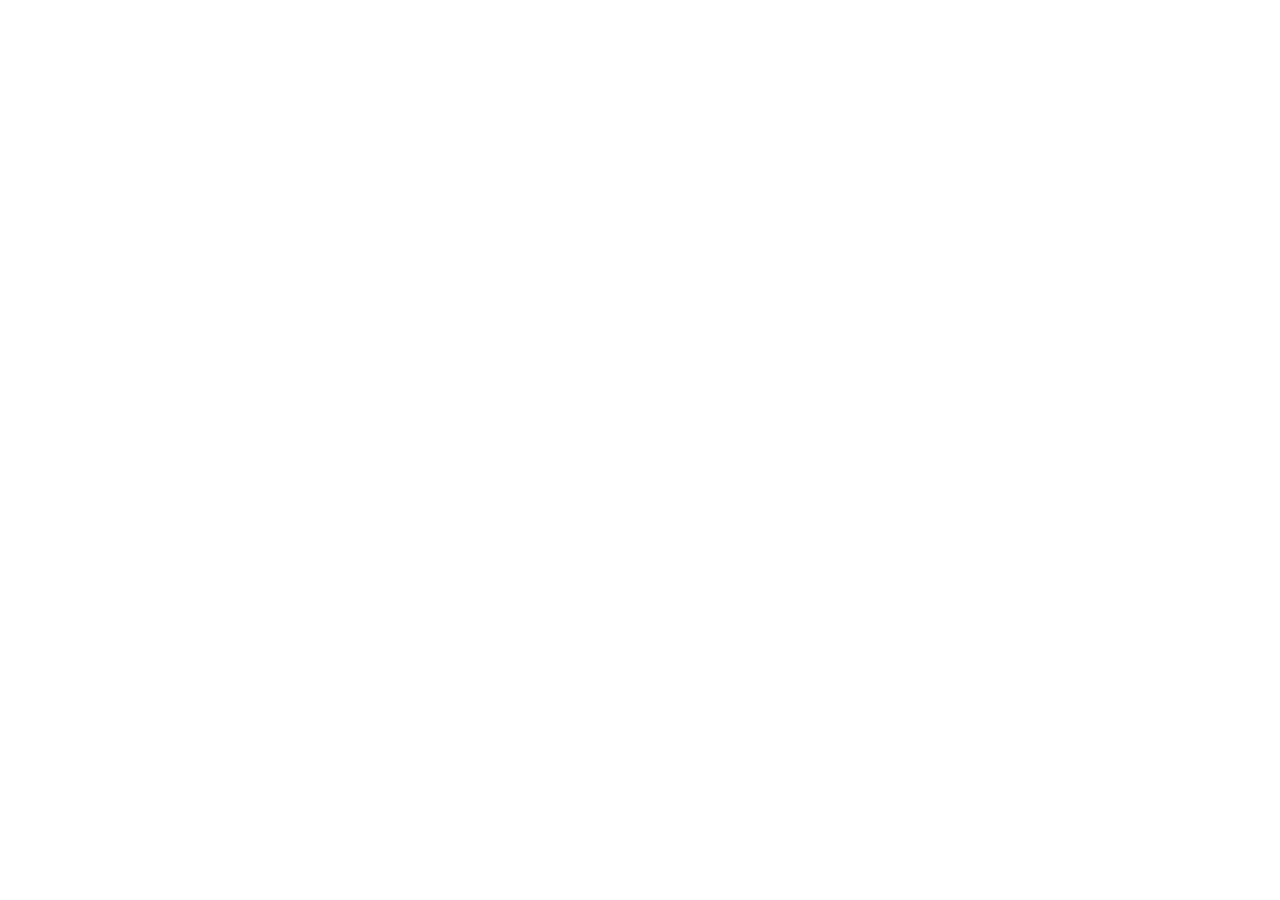
==== index.html @ cc536767 "initial files, no content" ====
<!DOCTYPE html>
<html lang="en">
    <head>
        <meta name="description"
            content="Dr. Justice Erikson is a therapist based in Seattle, Washington.">
        <meta charset="utf-8">
        <meta name="viewport" content="width=device-width, initial-scale=1">
        <link rel="stylesheet" type="text/css" href="/greyFW.css">
        <link rel="stylesheet" type="text/css" href="/style.css">
        <title>Justice Erikson | Seattle, Washington</title>
    </head>
    <body>
        <script type="text/javascript" src="/greyFS.js"></script>
    </body>
</html>
---- greyFW.css ----
/* http://meyerweb.com/eric/tools/css/reset/ 
   v2.0 | 20110126
   License: none (public domain)
*/

html, body, div, span, applet, object, iframe,
h1, h2, h3, h4, h5, h6, p, blockquote, pre,
a, abbr, acronym, address, big, cite, code,
del, dfn, em, img, ins, kbd, q, s, samp,
small, strike, strong, sub, sup, tt, var,
b, u, i, center,
dl, dt, dd, ol, ul, li,
fieldset, form, label, legend,
table, caption, tbody, tfoot, thead, tr, th, td,
article, aside, canvas, details, embed, 
figure, figcaption, footer, header, hgroup, 
menu, nav, output, ruby, section, summary,
time, mark, audio, video {
	margin: 0;
	padding: 0;
	border: 0;
	font-size: 100%;
	font: inherit;
	vertical-align: baseline;
}
/* HTML5 display-role reset for older browsers */
article, aside, details, figcaption, figure, 
footer, header, hgroup, menu, nav, section {
	display: block;
}
body {
	line-height: 1;
}
ol, ul {
	list-style: none;
}
blockquote, q {
	quotes: none;
}
blockquote:before, blockquote:after,
q:before, q:after {
	content: '';
	content: none;
}
table {
	border-collapse: collapse;
	border-spacing: 0;
}




/* Grey Cadence's CSS microframework */
html {
	font-size:1vw;
}

body {
	margin: 0;
	line-height: 1.2;
}

h1, h2, h3, h4, h5, h6 {
	margin: 0;
	line-height: 1;
}

p {
	font-size:1.5rem;
}

.row, .grid-row, .xl-row {
	padding: 1rem;
}

.row {
	display: block;
}

.flex-row, .inset-row {
	display:flex;
}

.grid-row {
	display: grid
}

.column {
	flex:1;
	padding:1rem;
}
.column img {max-width: 100%;}
p + p {margin-top: 1.5rem}

/* MEDIA QUERIES: MOBILE, LARGE SCREEN, AND PRINT */


@media screen and (max-width: 720px) {
	html {font-size: 2vw;	}
	.inset-row, .flex-row {display:block;}
}

@media screen and (min-width: 1400px) {
	html {
		font-size: 12px;
	}
	.row, .flex-row, .grid-row, .inset-row {
		max-width: 1400px;
		margin: 0 auto;
	}
}

@media print {
	*:not(.honest-print) {
		background-color: #ffffff !important;
		color: #000000 !important;
	}
}
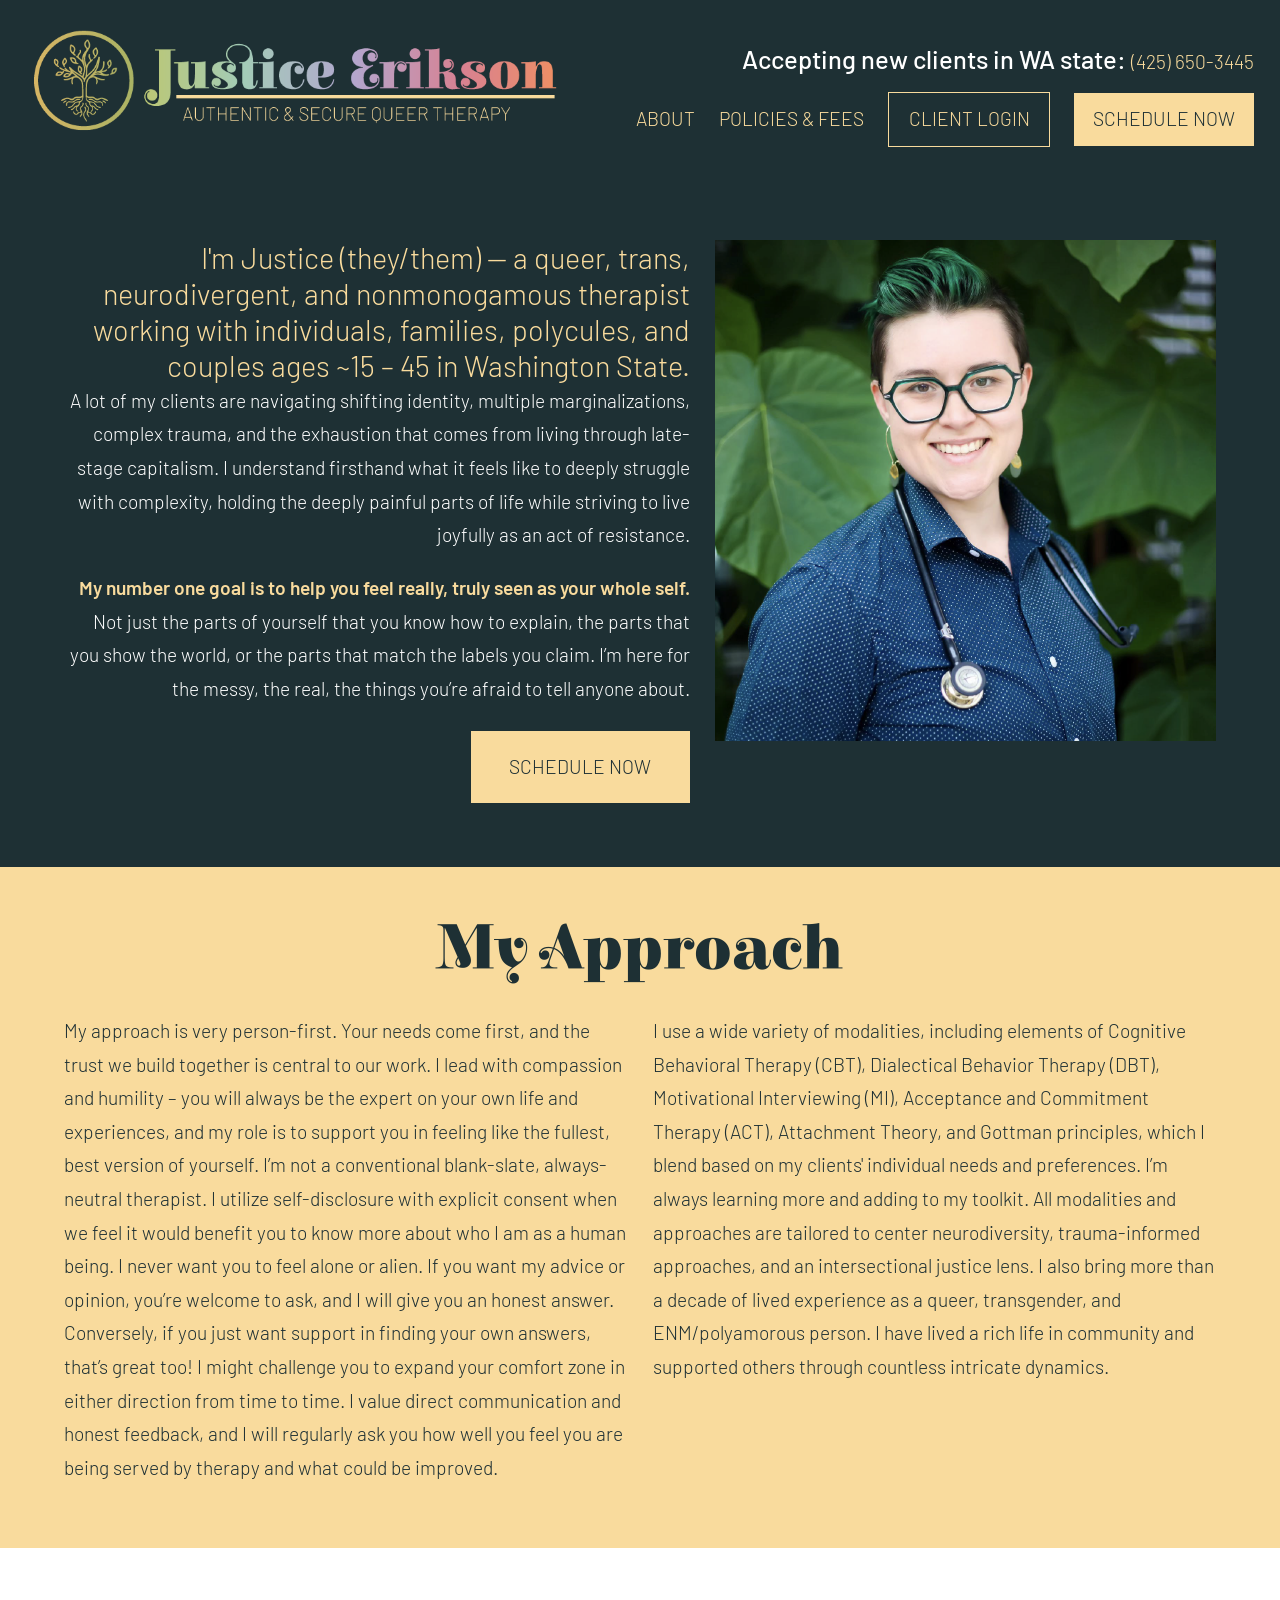
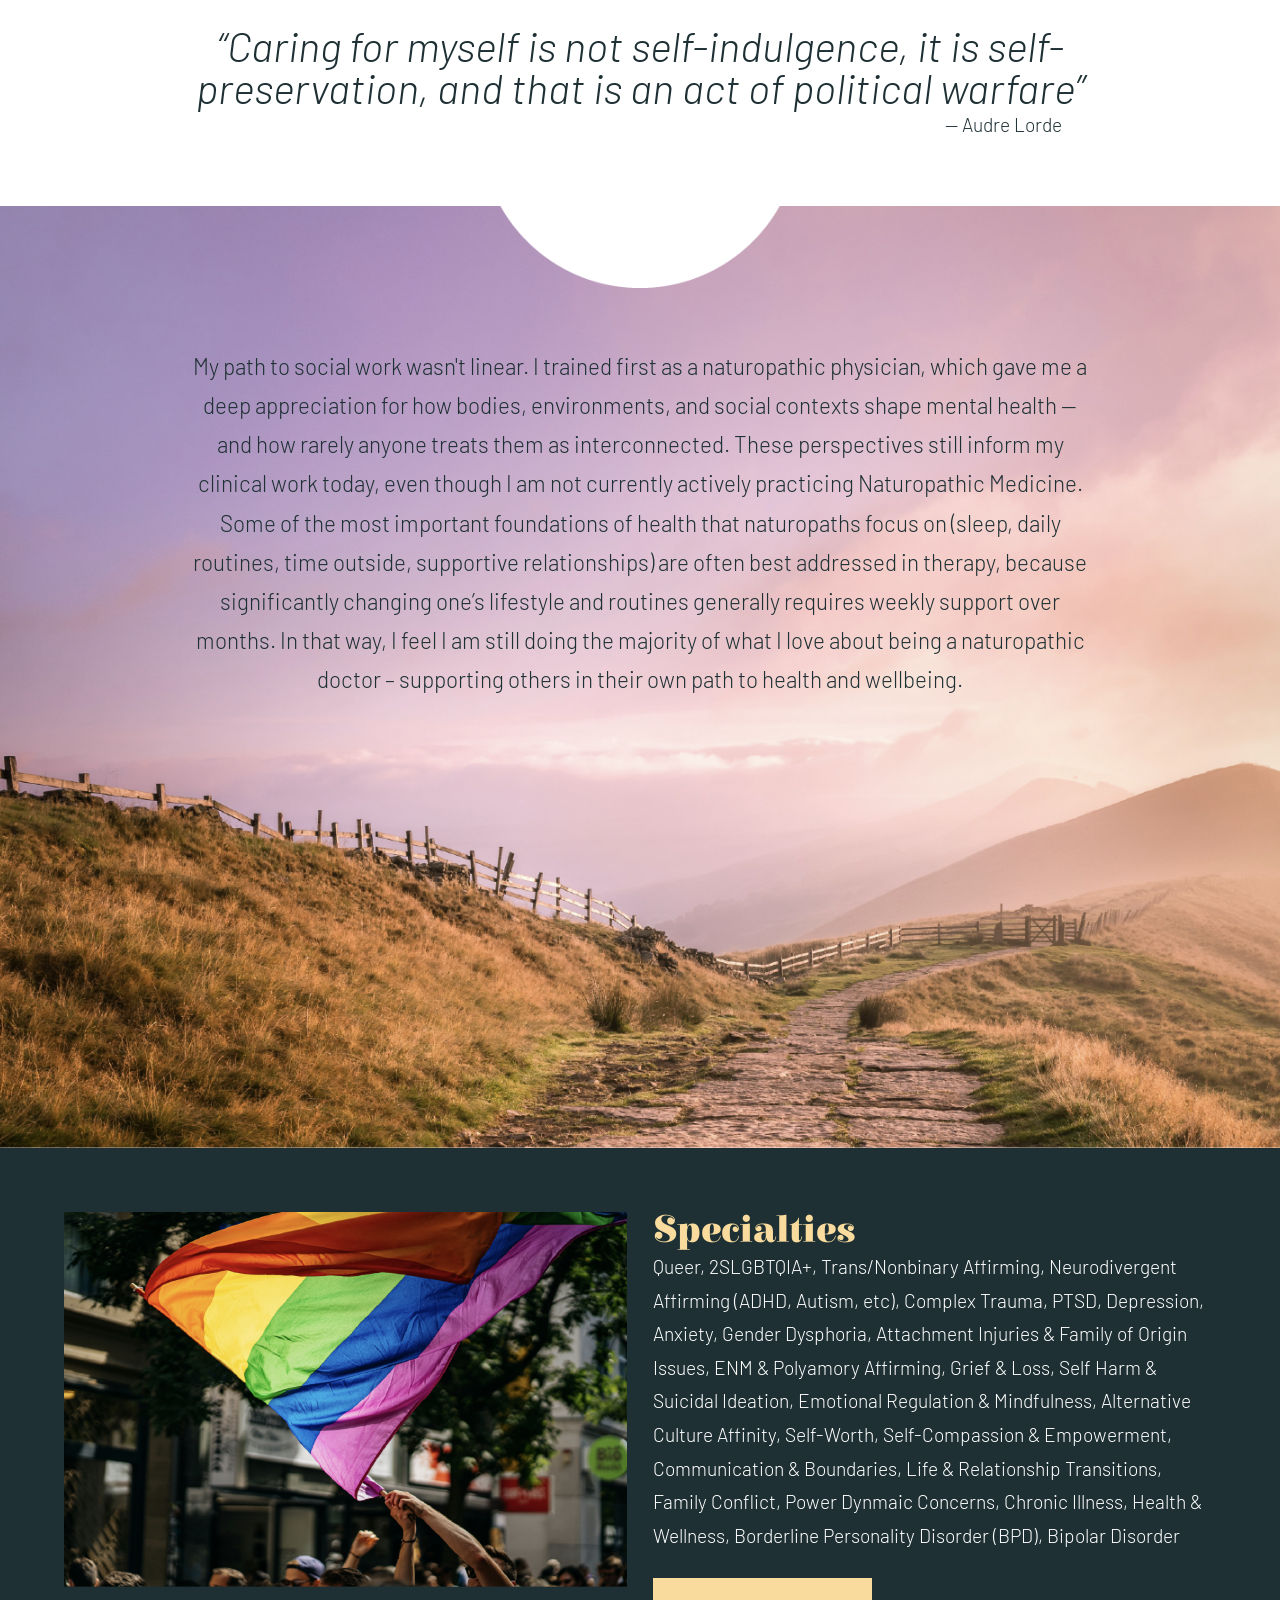
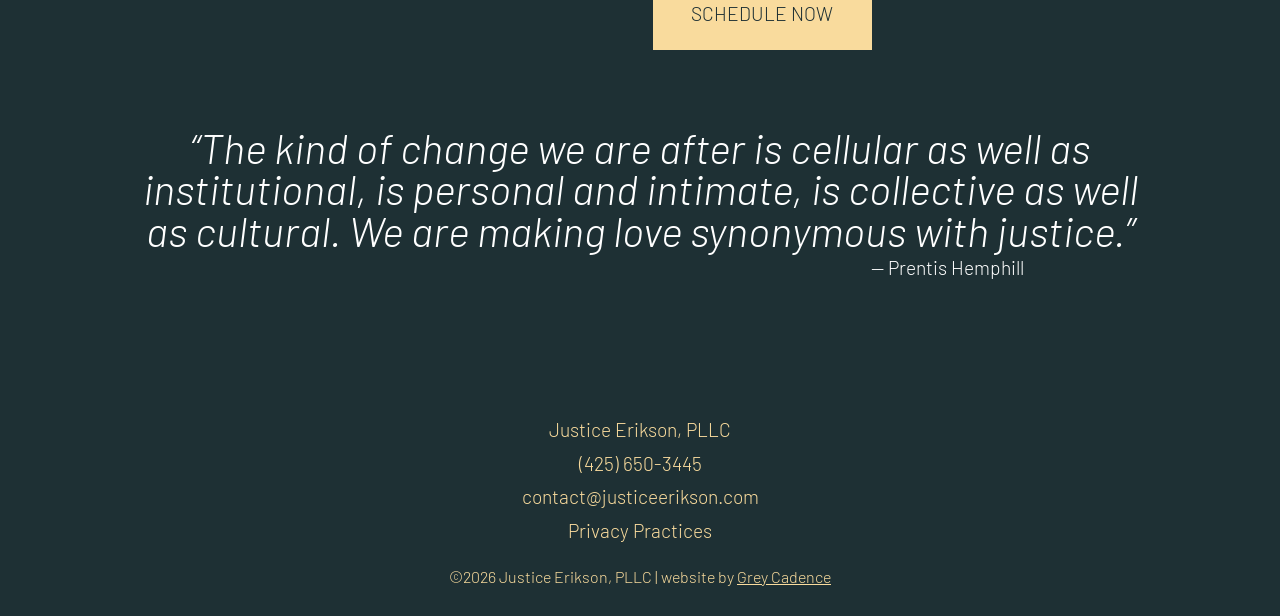
==== commit 40b30ee9: "1.1 launch - hope there are no bugs" ====
--- a/index.html
+++ b/index.html
@@ -7,9 +7,106 @@
         <meta name="viewport" content="width=device-width, initial-scale=1">
         <link rel="stylesheet" type="text/css" href="/greyFW.css">
         <link rel="stylesheet" type="text/css" href="/style.css">
+        <link rel="icon" type="image/png" href="/favicon/favicon-96x96.png" sizes="96x96" />
+        <link rel="icon" type="image/svg+xml" href="/favicon/favicon.svg" />
+        <link rel="shortcut icon" href="/favicon/favicon.ico" />
+        <link rel="apple-touch-icon" sizes="180x180" href="/favicon/apple-touch-icon.png" />
+        <meta name="apple-mobile-web-app-title" content="Justice Erikson" />
+        <link rel="manifest" href="/favicon/site.webmanifest" />
         <title>Justice Erikson | Seattle, Washington</title>
     </head>
     <body>
-        <script type="text/javascript" src="/greyFS.js"></script>
+        <header class="xl-row">
+            <div id="header-grid" class="inset-row">
+                <img id="logo" src="/images/logo.png" alt="logo that says Justice Erikson, authentic and secure queer therapy">
+                <h4 id="call-box">Accepting new clients in WA state: <a href="tel:(425) 650-3445">(425) 650-3445</a></h4>
+                <button id="mobile-nav-button">MENU</button>
+                <nav>
+                    <a href="index.html">About</a>
+                    <a href="policies-and-fees.html">Policies & Fees</a>
+                    <a href="https://justiceerikson.therapystack.com" target="_blank" class="yellow-ghost-button">Client Login</a>
+                    <a href="https://justiceerikson.therapystack.com" target="_blank" class="yellow-button">Schedule Now</a>
+                </nav>
+            </div>
+            <div id="mobile-nav-menu" style="display: none;">
+                <div>
+                    <a href="index.html">About</a>
+                    <a href="policies-and-fees.html">Policies & Fees</a>
+                    <a href="https://justiceerikson.therapystack.com" target="_blank" class="yellow-ghost-button">Client Login</a>
+                    <a href="https://justiceerikson.therapystack.com" target="_blank" class="yellow-button">Schedule Now</a>
+                </div>
+            </div>
+        </header>
+        <div class="xl-row teal-section"> 
+            <div class="flex-row" id="hero-row">
+                <div class="column">
+                    <h3 style="font-size: 2.25rem;">I'm Justice (they/them) — a queer, trans, neurodivergent, and nonmonogamous therapist working with individuals, families, polycules, and couples ages ~15 – 45 in Washington State.</h3>
+                    <p> A lot of my clients are navigating shifting identity, multiple marginalizations, complex trauma, and the exhaustion that comes from living through late-stage capitalism. I understand firsthand what it feels like to deeply struggle with complexity, holding the deeply painful parts of life while striving to live joyfully as an act of resistance.</p>
+                    <p><b>My number one goal is to help you feel really, truly seen as your whole self.</b> Not just the parts of yourself that you know how to explain, the parts that you show the world, or the parts that match the labels you claim. I’m here for the messy, the real, the things you’re afraid to tell anyone about.</p>
+                    <a class="yellow-button" href="https://justiceerikson.therapystack.com" target="_blank">Schedule Now</a>
+                </div>
+                <div class="column">
+                    <img src="/images/justice-erikson-portrait.png" alt="Portrait photo of Justice Erikson smiling in front of a wall of plants">
+                </div>
+            </div>
+        </div>
+        <div class="xl-row yellow-section">
+            <div class="block-row">
+                <h1>My Approach</h1>
+            </div>
+            <div class="flex-row">
+                <div class="column">
+                    <p>My approach is very person-first. Your needs come first, and the trust we build together is central to our work. I lead with compassion and humility – you will always be the expert on your own life and experiences, and my role is to support you in feeling like the fullest, best version of yourself. I’m not a conventional blank-slate, always-neutral therapist. I utilize self-disclosure with explicit consent when we feel it would benefit you to know more about who I am as a human being. I never want you to feel alone or alien. If you want my advice or opinion, you’re welcome to ask, and I will give you an honest answer. Conversely, if you just want support in finding your own answers, that’s great too! I might challenge you to expand your comfort zone in either direction from time to time. I value direct communication and honest feedback, and I will regularly ask you how well you feel you are being served by therapy and what could be improved.</p>
+                </div>
+                <div class="column">
+                    <p>I use a wide variety of modalities, including elements of Cognitive Behavioral Therapy (CBT), Dialectical Behavior Therapy (DBT), Motivational Interviewing (MI), Acceptance and Commitment Therapy (ACT), Attachment Theory, and Gottman principles, which I blend based on my clients' individual needs and preferences. I’m always learning more and adding to my toolkit. All modalities and approaches are tailored to center neurodiversity, trauma-informed approaches, and an intersectional justice lens. I also bring more than a decade of lived experience as a queer, transgender, and ENM/polyamorous person. I have lived a rich life in community and supported others through countless intricate dynamics.</p>
+                </div>
+            </div>
+        </div>
+        <div class="row">
+            <div class="column">
+                <h2 class="quote">“Caring for myself is not self-indulgence, it is self-preservation, and that is an act of political warfare” </h2>
+                <p class="quote-credit">— Audre Lorde</p>
+            </div>
+        </div>
+        <div class="xl-row" id="path-section">
+            <div class="column">
+                <p>My path to social work wasn't linear. I trained first as a naturopathic physician, which gave me a deep appreciation for how bodies, environments, and social contexts shape mental health — and how rarely anyone treats them as interconnected. These perspectives still inform my clinical work today, even though I am not currently actively practicing Naturopathic Medicine. Some of the most important foundations of health that naturopaths focus on (sleep, daily routines, time outside, supportive relationships) are often best addressed in therapy, because significantly changing one’s lifestyle and routines generally requires weekly support over months. In that way, I feel I am still doing the majority of what I love about being a naturopathic doctor – supporting others in their own path to health and wellbeing.</p>
+            </div>
+        </div>
+        <div class="xl-row teal-section">
+            <div class="inset-row" id="specialties">
+                <div class="column">
+                    <img src="/images/pride-flag.png" alt="photo of a pride flag being waved over a crowd of people on the street">
+                </div>
+                <div class="column">
+                    <h5>Specialties</h5>
+                    <p>Queer, 2SLGBTQIA+, Trans/Nonbinary Affirming, Neurodivergent Affirming (ADHD, Autism, etc), Complex Trauma, PTSD, Depression, Anxiety, Gender Dysphoria, Attachment Injuries & Family of Origin Issues, ENM & Polyamory Affirming, Grief & Loss, Self Harm & Suicidal Ideation, Emotional Regulation & Mindfulness, Alternative Culture Affinity, Self-Worth, Self-Compassion & Empowerment, Communication & Boundaries, Life & Relationship Transitions, Family Conflict, Power Dynmaic Concerns, Chronic Illness, Health & Wellness, Borderline Personality Disorder (BPD), Bipolar Disorder</p>
+                    <a class="yellow-button" href="https://justiceerikson.therapystack.com" target="_blank">Schedule Now</a>
+                </div>
+            </div>
+            <div class="inset-row">
+                <div class="column">
+                    <h2 class="quote">“The kind of change we are after is cellular as well as institutional, is personal and intimate, is collective as well as cultural. We are making love synonymous with justice.”</h2>
+                    <p class="quote-credit">— Prentis Hemphill</p> 
+                </div> 
+            </div>
+        </div>
+        <footer>
+            <div class="row">
+                <div class="column">
+                    <p>Justice Erikson, PLLC</p>
+                    <a href="tel:(425) 650-3445">(425) 650-3445</a><br>
+                    <a href="mailto:contact@justiceerikson.com">contact@justiceerikson.com</a><br>
+                    <a href="/Justice Erikson PLLC Privacy Practices 2026.pdf" target="_blank">Privacy Practices</a>
+                    <br><br>
+                    <p class="copyright">©2026 Justice Erikson, PLLC | website by <a href="https://greycadence.com" target="_blank">Grey Cadence</a></p>
+                </div>
+            </div>
+        </footer>
+        <script type="text/javascript" src="/greyFW.js"></script>
+        <script>
+            displayToggle('mobile-nav-button', 'mobile-nav-menu')
+        </script>
     </body>
 </html>
--- a/greyFW.css
+++ b/greyFW.css
@@ -102,7 +102,7 @@
 
 @media screen and (min-width: 1400px) {
 	html {
-		font-size: 12px;
+		font-size: 14px;
 	}
 	.row, .flex-row, .grid-row, .inset-row {
 		max-width: 1400px;
--- a/style.css
+++ b/style.css
@@ -0,0 +1,319 @@
+:root {
+    --yellow: #f9db9d;
+    --teal: #1e3034;
+}
+html {
+    color: var(--teal);
+}
+@font-face {
+    font-family: Elsie;
+    src: url(/fonts/ElsieSwashCaps-Black.ttf);
+}
+@font-face {
+    font-family: Barlow;
+    src: url(/fonts/Barlow-Light.ttf);
+    font-style: normal;
+    font-weight: 200;
+}
+@font-face {
+    font-family: Barlow;
+    src: url(/fonts/Barlow-LightItalic.ttf);
+    font-style: italic;
+    font-weight: 200;
+}
+@font-face {
+    font-family: Barlow;
+    src: url(/fonts/Barlow-Medium.ttf);
+    font-style: normal;
+    font-weight: 500;
+}
+@font-face {
+    font-family: Barlow;
+    src: url(/fonts/Barlow-MediumItalic.ttf);
+    font-style: italic;
+    font-weight: 500;
+}
+@font-face {
+    font-family: Barlow;
+    src: url(/fonts/Barlow-SemiBold.ttf);
+    font-style: normal;
+    font-weight: 700;
+}
+@font-face {
+    font-family: Barlow;
+    src: url(/fonts/Barlow-SemiBoldItalic.ttf);
+    font-style: italic;
+    font-weight: 700;
+}
+h1 {
+    font-size: 5rem;
+    font-family: Elsie;
+    color: var(--teal);
+    text-align: center;
+    padding-bottom: 1.5rem;
+}
+h2 {
+    font-family: Barlow;
+    font-size: 3.25rem;
+    font-weight: 200;
+    font-style: italic;
+    color: var(--teal);
+    text-align: center;
+}
+h3 {
+    font-family: Barlow;
+    font-size: 2.75rem;
+    font-weight: 200;
+    color: var(--teal);
+    line-height: 1.25;
+    text-transform: uppercase;
+}
+h4 {
+    font-family: Barlow;
+    font-size: 2rem;
+    font-weight: 500;
+    padding-top: 1.5rem;
+    padding-bottom: .75rem;
+}
+h5 {
+    font-family: Elsie;
+    font-size: 3rem;
+}
+li {list-style-type: disc;}
+p, a, input, select, label, button, ::placeholder, li {
+    font-family: Barlow;
+    font-size: 1.5rem;
+    color: var(--teal);
+    font-weight: 200;
+    line-height: 1.75;
+}
+a, button {
+    transition-property: filter;
+    transition-duration: .3s;
+    text-decoration: none;
+}
+a:hover, button:hover {
+    filter: opacity(60%);;
+}
+.xl-row {padding: 4rem;}
+img {max-width: 100vw;}
+
+/* Utilities */
+.yellow-button {
+    color: var(--teal);
+    background-color: var(--yellow);
+    padding: 1.5rem 3rem;
+    text-transform: uppercase;
+}
+.yellow-ghost-button {
+    border: .125rem solid var(--yellow);
+    padding: .75rem 1.5rem;
+    text-transform: uppercase;
+}
+.teal-section {
+    background-color: var(--teal);
+}
+.teal-section p, .teal-section h3, .teal-section h4, .teal-section li {
+    color: white;
+}
+.teal-section  b {
+    color: var(--yellow);
+    font-weight: 700;
+}
+.yellow-section {
+    background-color: var(--yellow);
+}
+.yellow-block {
+    background-color: var(--yellow);
+    padding: 2rem;
+    margin: 2rem;
+}
+.yellow-block p {
+    color: var(--teal);
+    font-size: 1.75rem;
+}
+.quote {
+    padding-top: 4rem;
+    max-width: 80rem;
+    margin: auto;
+}
+.quote-credit {
+    text-align: right;
+    padding-bottom: 3rem;
+    margin-right: 15rem;
+}
+.teal-section .quote {color: white;}
+.teal-section h5 {color: var(--yellow)}
+/* Header styling */
+
+header {
+    background-color: var(--teal);
+}
+#header-grid {
+    display: grid;
+    grid-template-columns: auto auto;
+    grid-template-rows: repeat(2, 1fr);
+    padding: 2rem;
+}
+header {padding: 0 !important;}
+#logo { 
+    grid-area: 1 / 1 / 3 / 2;
+    width: 42rem;
+}
+#call-box {
+    grid-area: 1 / 2 / 2 / 3; 
+    color: white;
+    text-align: right;
+}
+#mobile-nav-button {display: none;}
+nav { 
+    grid-area: 2 / 2 / 3 / 3;
+    display: flex;
+    flex-wrap: nowrap;
+    justify-content: space-between;
+    align-items: center;
+}
+header a {
+    color: var(--yellow);
+    text-transform: uppercase;
+}
+header .yellow-button {padding: .75rem 1.5rem;}
+.text-row {
+    max-width: 60rem;
+    margin: auto;
+    padding: 2rem;
+}
+.text-row h3 {
+    text-align: center;
+    font-weight: 500;
+    text-transform: none;
+}
+
+/* Footer Styling */
+footer {
+    background-color: var(--teal);
+    text-align: center;
+}
+footer a, footer p {
+    color: var(--yellow) !important;
+}
+.copyright, .copyright a {font-size: 1.25rem;}
+.copyright a {text-decoration: underline;}
+
+/* Homepage styling */
+#hero-row .column:first-of-type {
+    text-align: right;
+    display: flex;
+    flex-direction: column;
+    align-items: flex-end;
+    justify-content: space-evenly;
+    flex-grow: 1.25;
+}
+#hero-row h3 {
+    color: var(--yellow);
+    text-transform: none;
+}
+#hero-row p:last-of-type {padding-bottom:2rem;}
+#path-section {
+    background-image: url(/images/path-background.png);
+    background-size: cover;
+    background-repeat: no-repeat;
+    background-position: center top;
+}
+#path-section p {
+    text-align: center;
+    max-width: 70rem;
+    padding: 6rem 0 30rem 0;
+    margin: auto;
+    font-size: 1.75rem;
+}
+#specialties .column:last-of-type {
+    display: flex;
+    flex-direction: column;
+    align-items: flex-start;
+    justify-content: space-evenly;
+}
+#specialties p {
+    padding-bottom: 2rem;
+}
+
+/* Policies & Fees styling */
+#insurance {align-items: center;}
+#questions {
+    color: var(--yellow);
+    text-transform: none;
+    font-weight: 500;
+}
+#sliding-scale {
+    display: grid;
+    grid-template-columns: 1fr .25fr 1.75fr;
+    grid-template-rows: 1fr .125rem 1fr .125rem 1fr;
+    grid-column-gap: 2rem;
+    grid-row-gap: 1rem;
+        align-items: center;
+}
+#sliding-scale p {margin-top:0}
+.title, .price {
+    font-size: 2rem;
+    font-weight: 500;
+    line-height: 1.25;
+}
+.desc {font-size: 1.25rem;}
+.supporter .title { grid-area: 1 / 1 / 2 / 2; }
+.supporter .price { grid-area: 1 / 2 / 2 / 3; }
+.supporter .desc { grid-area: 1 / 3 / 2 / 4; }
+.divider-1 {grid-area: 2 / 1 / 3 / 4;}
+.sustainer .title { grid-area: 3 / 1 / 4 / 2; }
+.sustainer .price { grid-area: 3 / 2 / 4 / 3; }
+.sustainer .desc { grid-area: 3 / 3 / 4 / 4; }
+.divider-2 {grid-area: 4 / 1 / 5 / 4;}
+.sponsored .title { grid-area: 5 / 1 / 6 / 2; }
+.sponsored .price { grid-area: 5 / 2 / 6 / 3; }
+.sponsored .desc { grid-area: 5 / 3 / 6 / 4; }
+
+.divider-1, .divider-2 {border-bottom: solid .125rem var(--teal);}
+
+/* Mobile Styling */
+@media screen and (max-width: 720px) {
+    p {font-size: 2rem;}
+    #header-grid {
+        display: grid;
+        grid-template-columns: auto;
+        grid-template-rows: repeat(3, auto);
+        justify-content: center;
+        align-items: center;
+        grid-row-gap: 2rem;
+    }
+    #call-box {
+        grid-area: 1 / 1 / 2 / 2;
+        text-align: center;
+}
+    #logo {grid-area: 2 / 1 / 3 / 2;}
+    #mobile-nav-button {
+        display: block;
+        grid-area: 3 / 1 / 4 / 2;
+        background-color: var(--yellow);
+    }
+    nav {display: none;}
+    #mobile-nav-menu > div {
+        display: flex;
+        flex-direction: column;
+        align-items: center;
+    }
+    #mobile-nav-menu > div > * {margin: 1rem;}
+    header + .xl-row {padding-top: 0;}
+    #hero-row {
+        display: flex;
+        flex-direction: column-reverse;
+    }
+    #hero-row .column:first-of-type {
+        align-items: center;
+        text-align: left;
+    }
+    #specialties .column:last-of-type {
+        align-items: center;
+    }
+    #specialties h5 {padding-bottom: 2rem;}
+    .yellow-block {margin: 0;}
+    .desc {font-size: 1.75rem;}
+}
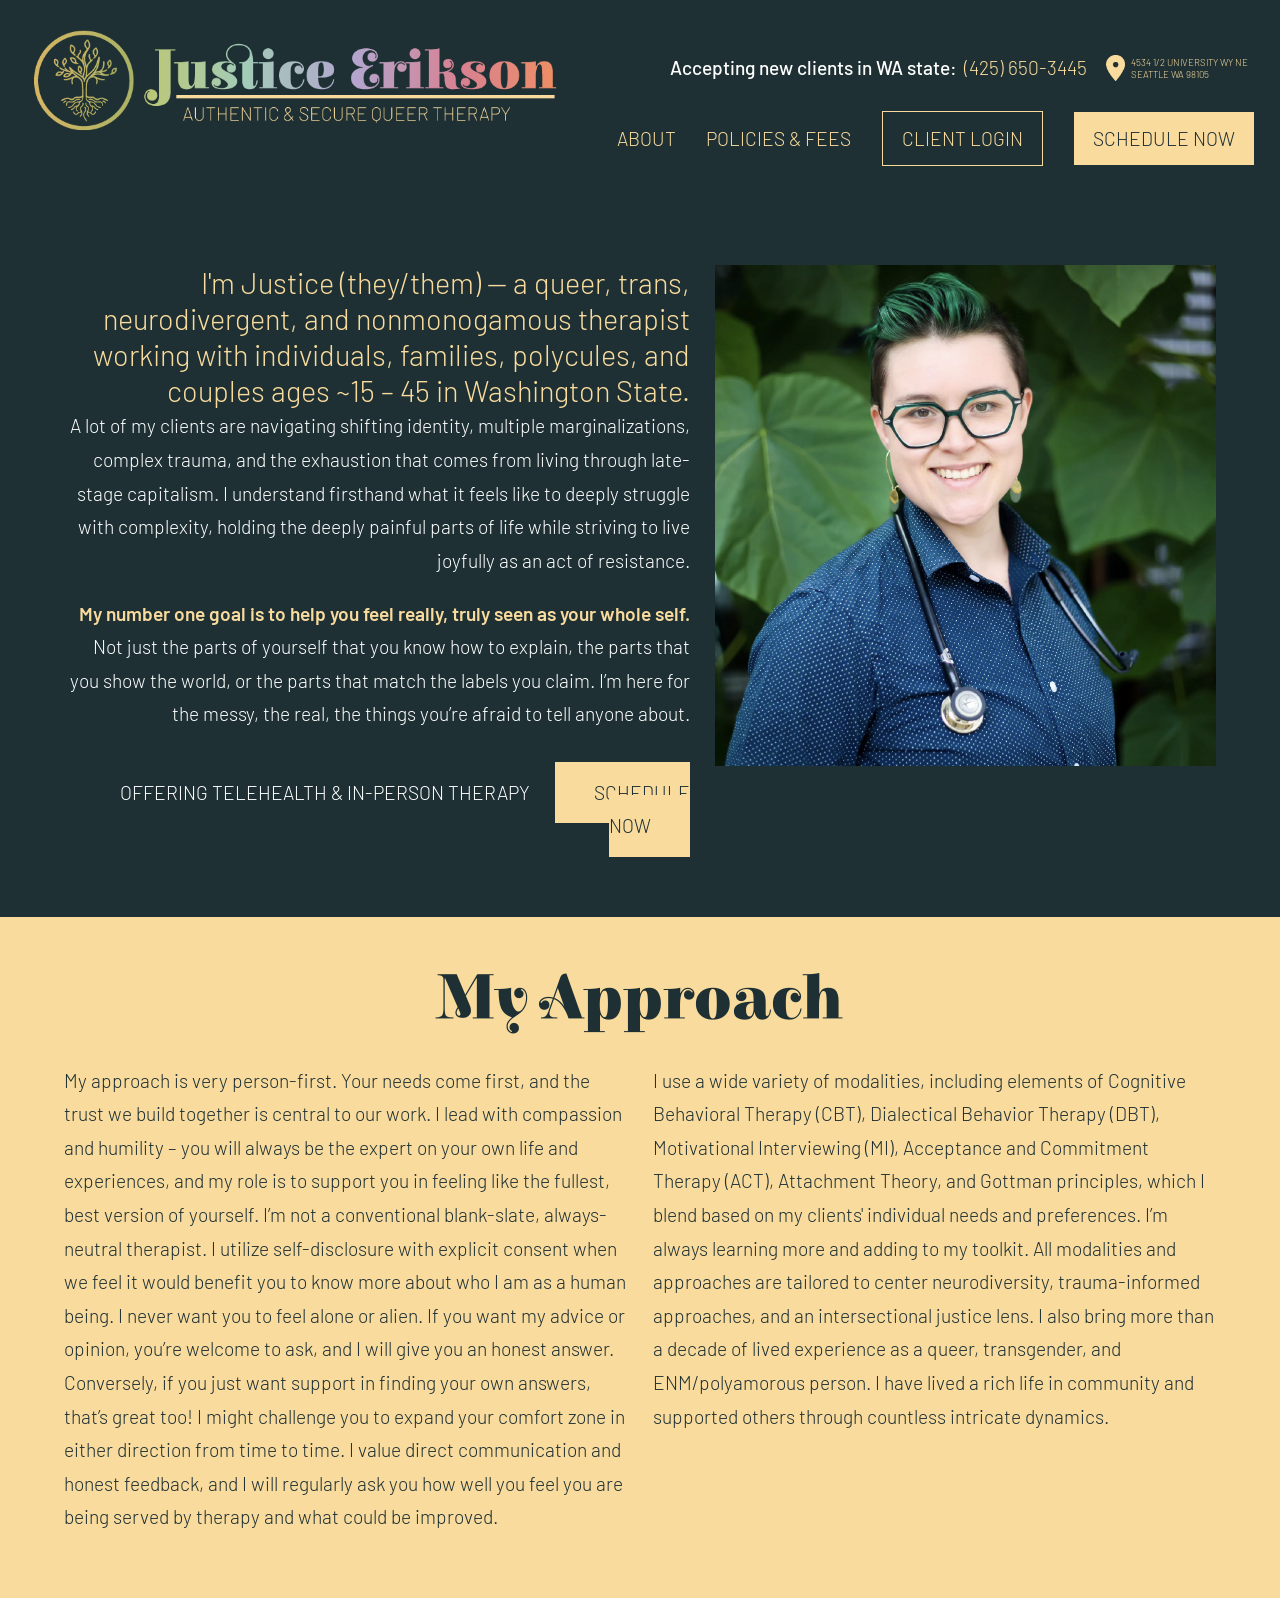
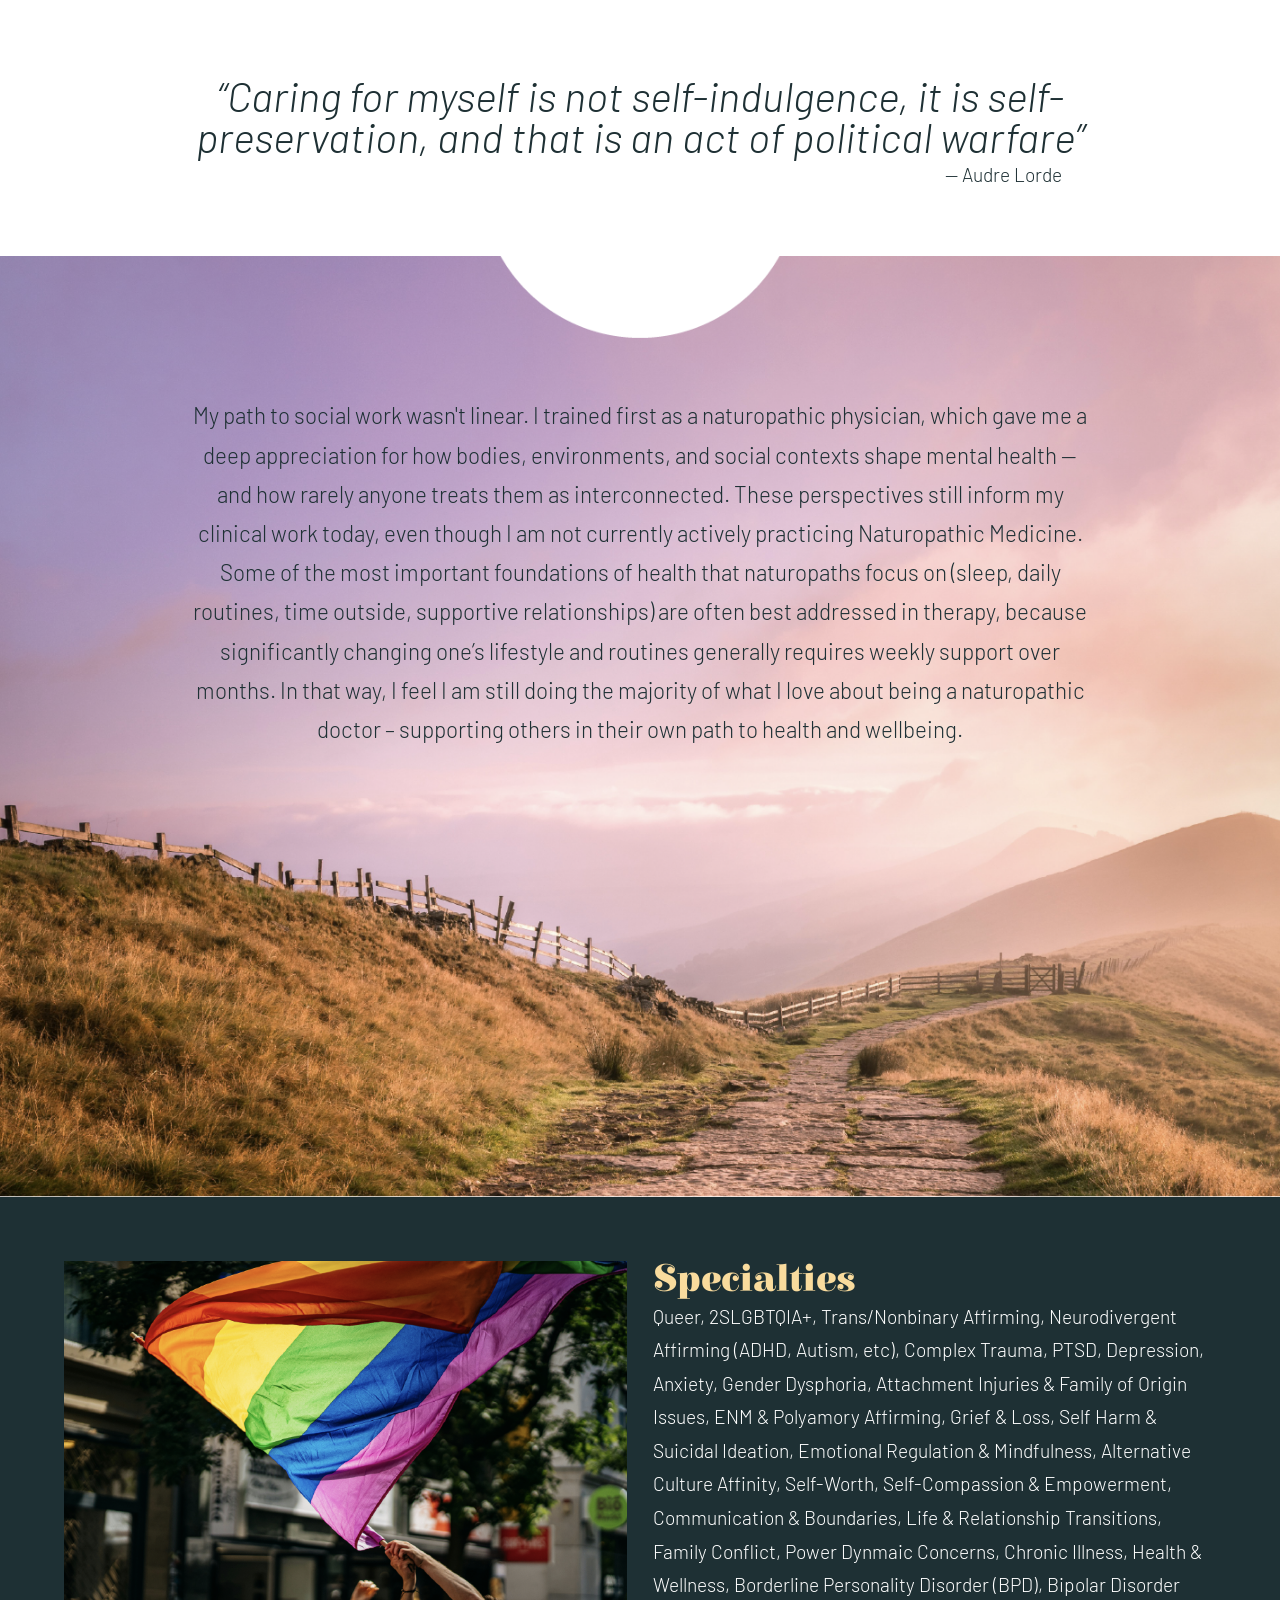
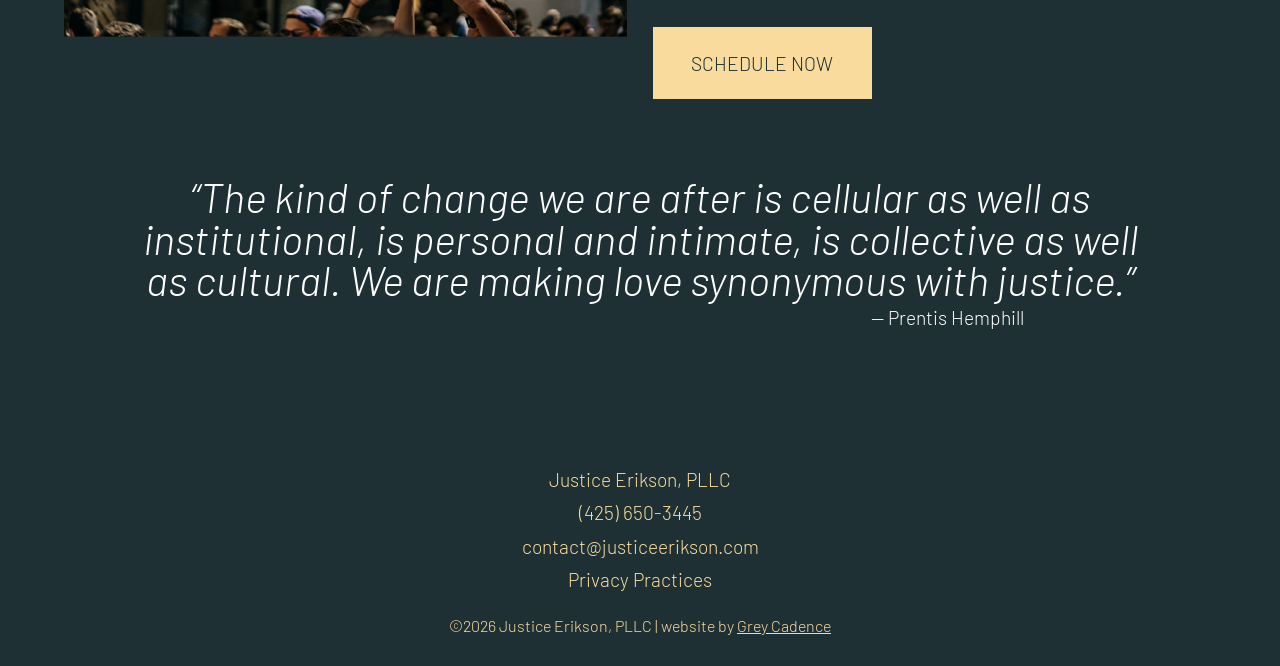
==== commit 285ae60d: "added physical address & in-person changes" ====
--- a/index.html
+++ b/index.html
@@ -13,13 +13,13 @@
         <link rel="apple-touch-icon" sizes="180x180" href="/favicon/apple-touch-icon.png" />
         <meta name="apple-mobile-web-app-title" content="Justice Erikson" />
         <link rel="manifest" href="/favicon/site.webmanifest" />
-        <title>Justice Erikson | Seattle, Washington</title>
+        <title>Justice Erikson, Therapist | Telehealth - Washington</title>
     </head>
     <body>
         <header class="xl-row">
             <div id="header-grid" class="inset-row">
                 <img id="logo" src="/images/logo.png" alt="logo that says Justice Erikson, authentic and secure queer therapy">
-                <h4 id="call-box">Accepting new clients in WA state: <a href="tel:(425) 650-3445">(425) 650-3445</a></h4>
+                 <h4 id="call-box">Accepting new clients in WA state: <a href="tel:(425) 650-3445">(425) 650-3445</a><img src="/images/map-pin.png"><a href="https://maps.app.goo.gl/5r2TuRV9656es26G8" target="_blank" id="address">4534 1/2 University Wy NE<br>Seattle WA 98105</a></h4>
                 <button id="mobile-nav-button">MENU</button>
                 <nav>
                     <a href="index.html">About</a>
@@ -43,7 +43,7 @@
                     <h3 style="font-size: 2.25rem;">I'm Justice (they/them) — a queer, trans, neurodivergent, and nonmonogamous therapist working with individuals, families, polycules, and couples ages ~15 – 45 in Washington State.</h3>
                     <p> A lot of my clients are navigating shifting identity, multiple marginalizations, complex trauma, and the exhaustion that comes from living through late-stage capitalism. I understand firsthand what it feels like to deeply struggle with complexity, holding the deeply painful parts of life while striving to live joyfully as an act of resistance.</p>
                     <p><b>My number one goal is to help you feel really, truly seen as your whole self.</b> Not just the parts of yourself that you know how to explain, the parts that you show the world, or the parts that match the labels you claim. I’m here for the messy, the real, the things you’re afraid to tell anyone about.</p>
-                    <a class="yellow-button" href="https://justiceerikson.therapystack.com" target="_blank">Schedule Now</a>
+                    <h4><span id="pre-button">Offering Telehealth & In-Person Therapy</span><a class="yellow-button" href="https://justiceerikson.therapystack.com" target="_blank">Schedule Now</a></h4>
                 </div>
                 <div class="column">
                     <img src="/images/justice-erikson-portrait.png" alt="Portrait photo of Justice Erikson smiling in front of a wall of plants">
--- a/style.css
+++ b/style.css
@@ -161,9 +161,24 @@
     width: 42rem;
 }
 #call-box {
-    grid-area: 1 / 2 / 2 / 3; 
+    grid-area: 1 / 2 / 2 / 3;
     color: white;
     text-align: right;
+    font-size: 1.5rem;
+    align-items: center;
+    display: flex;
+    flex-direction: row;
+    justify-content: flex-end;
+}
+#address {
+    font-size: .75rem;
+    line-height: 1.25;
+    text-align: left;
+}
+#call-box a {padding: .5rem;}
+#call-box img {
+    padding-left: 1rem;
+    height:2rem;
 }
 #mobile-nav-button {display: none;}
 nav { 
@@ -214,6 +229,12 @@
     text-transform: none;
 }
 #hero-row p:last-of-type {padding-bottom:2rem;}
+#pre-button {
+    text-transform: uppercase;
+    padding-right: 2rem;
+    font-size: 1.5rem;
+    font-weight: 200;
+}
 #path-section {
     background-image: url(/images/path-background.png);
     background-size: cover;
